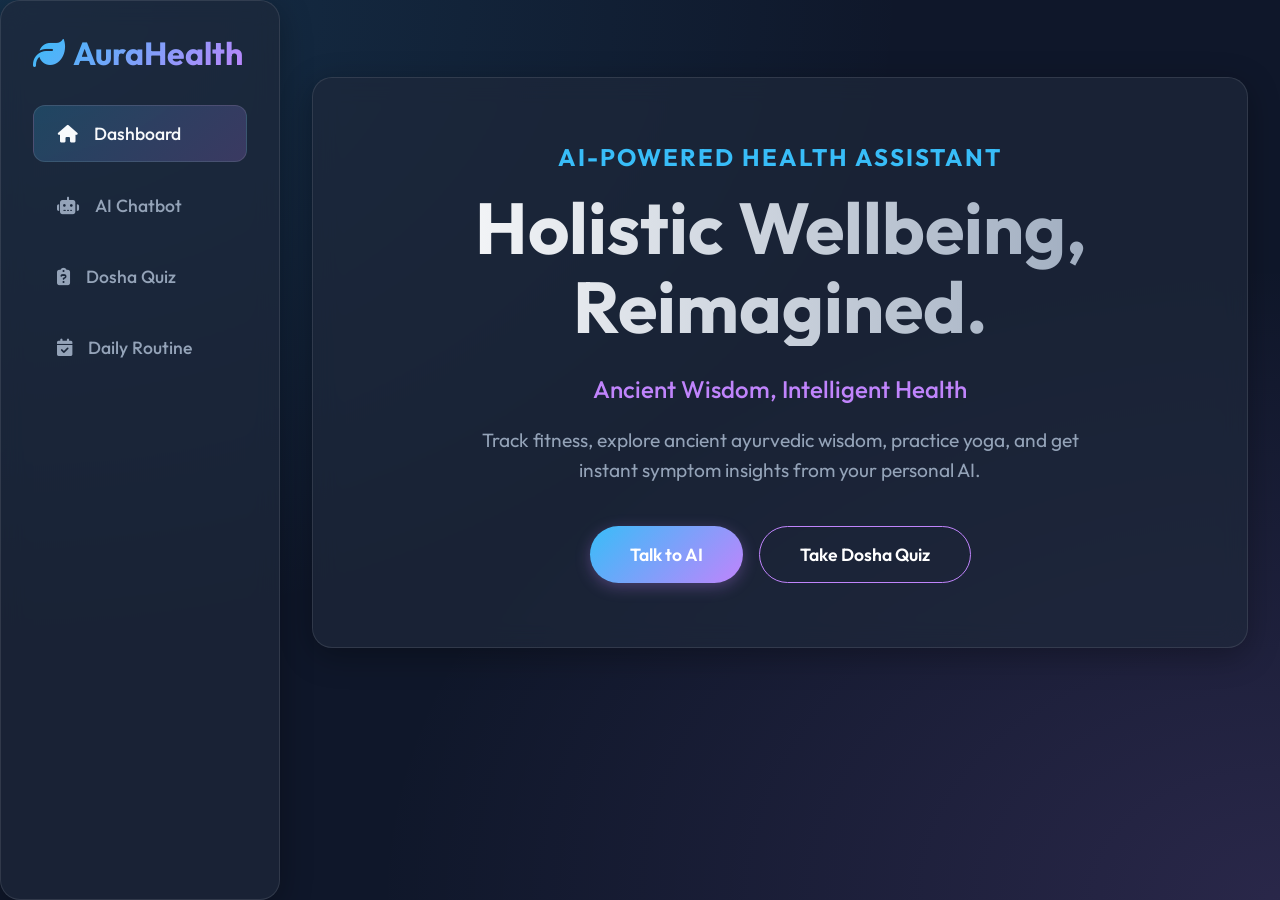
==== aurahealth_proto.html @ 0e4659b5 "added AuraHealth prototype" ====
<!DOCTYPE html>
<html lang="en">
<head>
    <meta charset="UTF-8">
    <meta name="viewport" content="width=device-width, initial-scale=1.0">
    <title>AuraHealth Prototype</title>
    <link href="https://fonts.googleapis.com/css2?family=Outfit:wght@300;400;500;600;700&display=swap" rel="stylesheet">
    <link rel="stylesheet" href="https://cdnjs.cloudflare.com/ajax/libs/font-awesome/6.4.0/css/all.min.css">
    <style>
        :root {
            --bg-color: #0f172a;
            --glass-bg: rgba(30, 41, 59, 0.7);
            --glass-border: rgba(255, 255, 255, 0.1);
            --primary: #38bdf8;
            --primary-hover: #0ea5e9;
            --accent: #c084fc;
            --text-main: #f8fafc;
            --text-muted: #94a3b8;
        }

        * {
            margin: 0;
            padding: 0;
            box-sizing: border-box;
            font-family: 'Outfit', sans-serif;
        }

        body {
            background-color: var(--bg-color);
            background-image: 
                radial-gradient(at 0% 0%, rgba(56, 189, 248, 0.15) 0px, transparent 50%),
                radial-gradient(at 100% 100%, rgba(192, 132, 252, 0.15) 0px, transparent 50%);
            color: var(--text-main);
            min-height: 100vh;
            display: flex;
            overflow-x: hidden;
        }

        /* Glassmorphism Utilities */
        .glass {
            background: var(--glass-bg);
            backdrop-filter: blur(12px);
            -webkit-backdrop-filter: blur(12px);
            border: 1px solid var(--glass-border);
            border-radius: 20px;
            box-shadow: 0 8px 32px 0 rgba(0, 0, 0, 0.3);
        }

        /* Sidebar Navigation */
        .sidebar {
            width: 280px;
            height: 100vh;
            padding: 2rem;
            position: fixed;
            display: flex;
            flex-direction: column;
            gap: 2rem;
            z-index: 100;
        }

        .logo {
            font-size: 2rem;
            font-weight: 700;
            background: linear-gradient(135deg, var(--primary), var(--accent));
            -webkit-background-clip: text;
            -webkit-text-fill-color: transparent;
            display: flex;
            align-items: center;
            gap: 0.5rem;
        }

        .nav-links {
            display: flex;
            flex-direction: column;
            gap: 1rem;
        }

        .nav-btn {
            background: transparent;
            border: none;
            color: var(--text-muted);
            font-size: 1.1rem;
            text-align: left;
            padding: 1rem 1.5rem;
            border-radius: 12px;
            cursor: pointer;
            transition: all 0.3s ease;
            display: flex;
            align-items: center;
            gap: 1rem;
            font-weight: 500;
        }

        .nav-btn:hover {
            background: rgba(255, 255, 255, 0.05);
            color: var(--text-main);
            transform: translateX(5px);
        }

        .nav-btn.active {
            background: linear-gradient(135deg, rgba(56, 189, 248, 0.2), rgba(192, 132, 252, 0.2));
            color: var(--text-main);
            border: 1px solid rgba(255, 255, 255, 0.1);
        }

        /* Main Content */
        .main-content {
            margin-left: 280px;
            padding: 2rem;
            width: calc(100% - 280px);
            min-height: 100vh;
            position: relative;
        }

        .tab-section {
            display: none;
            animation: fadeIn 0.5s ease;
        }

        .tab-section.active {
            display: block;
        }

        @keyframes fadeIn {
            from { opacity: 0; transform: translateY(20px); }
            to { opacity: 1; transform: translateY(0); }
        }

        /* Dashboard specific */
        .hero {
            padding: 4rem;
            text-align: center;
            margin-top: 5vh;
            position: relative;
            overflow: hidden;
        }

        .hero h2 {
            color: var(--primary);
            font-size: 1.5rem;
            letter-spacing: 2px;
            text-transform: uppercase;
            margin-bottom: 1rem;
        }

        .hero h1 {
            font-size: 4.5rem;
            line-height: 1.1;
            margin-bottom: 1.5rem;
            background: linear-gradient(to right, #fff, var(--text-muted));
            -webkit-background-clip: text;
            -webkit-text-fill-color: transparent;
        }

        .hero p {
            font-size: 1.2rem;
            color: var(--text-muted);
            max-width: 600px;
            margin: 0 auto 2.5rem;
            line-height: 1.6;
        }

        .btn-primary {
            background: linear-gradient(135deg, var(--primary), var(--accent));
            color: white;
            border: none;
            padding: 1rem 2.5rem;
            border-radius: 30px;
            font-size: 1.1rem;
            font-weight: 600;
            cursor: pointer;
            transition: all 0.3s ease;
            box-shadow: 0 4px 15px rgba(192, 132, 252, 0.3);
        }

        .btn-primary:hover {
            transform: translateY(-3px);
            box-shadow: 0 8px 25px rgba(192, 132, 252, 0.5);
        }

        /* Chatbot specific */
        .chat-container {
            height: calc(100vh - 4rem);
            display: flex;
            flex-direction: column;
            max-width: 800px;
            margin: 0 auto;
        }

        .chat-header {
            padding: 1.5rem;
            border-bottom: 1px solid var(--glass-border);
            display: flex;
            align-items: center;
            gap: 1rem;
        }

        .chat-header i {
            font-size: 1.5rem;
            color: var(--primary);
        }

        .chat-messages {
            flex: 1;
            padding: 1.5rem;
            overflow-y: auto;
            display: flex;
            flex-direction: column;
            gap: 1rem;
        }

        .message {
            max-width: 80%;
            padding: 1rem 1.5rem;
            border-radius: 20px;
            line-height: 1.5;
            animation: fadeIn 0.3s ease;
        }

        .message.bot {
            background: rgba(255, 255, 255, 0.05);
            border: 1px solid var(--glass-border);
            align-self: flex-start;
            border-bottom-left-radius: 5px;
        }

        .message.user {
            background: linear-gradient(135deg, rgba(56, 189, 248, 0.2), rgba(192, 132, 252, 0.2));
            border: 1px solid rgba(192, 132, 252, 0.3);
            align-self: flex-end;
            border-bottom-right-radius: 5px;
        }

        .chat-input {
            padding: 1.5rem;
            border-top: 1px solid var(--glass-border);
            display: flex;
            gap: 1rem;
        }

        .chat-input input {
            flex: 1;
            background: rgba(0, 0, 0, 0.2);
            border: 1px solid var(--glass-border);
            color: white;
            padding: 1rem 1.5rem;
            border-radius: 30px;
            outline: none;
            font-size: 1rem;
            transition: border-color 0.3s;
        }

        .chat-input input:focus {
            border-color: var(--primary);
        }

        .chat-input button {
            background: var(--primary);
            color: white;
            border: none;
            width: 50px;
            height: 50px;
            border-radius: 50%;
            cursor: pointer;
            transition: all 0.3s ease;
            display: flex;
            align-items: center;
            justify-content: center;
        }

        .chat-input button:hover {
            background: var(--primary-hover);
            transform: scale(1.05);
        }

        /* Quiz specific */
        .quiz-wrapper {
            max-width: 800px;
            margin: 0 auto;
            padding: 3rem;
        }

        .quiz-header {
            text-align: center;
            margin-bottom: 3rem;
        }

        .quiz-header h2 {
            font-size: 2.5rem;
            color: var(--primary);
            margin-bottom: 1rem;
        }

        .question-card {
            display: none;
            animation: fadeIn 0.5s ease;
        }

        .question-card.active {
            display: block;
        }

        .question-card h3 {
            font-size: 1.5rem;
            margin-bottom: 1.5rem;
        }

        .options-grid {
            display: grid;
            gap: 1rem;
        }

        .option-btn {
            background: rgba(255, 255, 255, 0.05);
            border: 1px solid var(--glass-border);
            padding: 1.5rem;
            border-radius: 15px;
            color: var(--text-main);
            font-size: 1.1rem;
            text-align: left;
            cursor: pointer;
            transition: all 0.3s ease;
            display: flex;
            justify-content: space-between;
            align-items: center;
        }

        .option-btn:hover {
            background: rgba(255, 255, 255, 0.1);
            transform: translateY(-2px);
            border-color: var(--primary);
        }

        .quiz-progress {
            margin-top: 3rem;
            height: 6px;
            background: rgba(255, 255, 255, 0.1);
            border-radius: 3px;
            overflow: hidden;
        }

        .progress-bar {
            height: 100%;
            background: linear-gradient(90deg, var(--primary), var(--accent));
            width: 0%;
            transition: width 0.3s ease;
        }

        /* Routine specific */
        .routine-container {
            max-width: 1000px;
            margin: 0 auto;
        }

        .routine-header {
            text-align: center;
            margin-bottom: 3rem;
        }

        .dosha-tabs {
            display: flex;
            justify-content: center;
            gap: 1rem;
            margin-bottom: 3rem;
        }

        .dosha-tab-btn {
            background: rgba(255, 255, 255, 0.05);
            border: 1px solid var(--glass-border);
            color: var(--text-muted);
            padding: 0.8rem 2rem;
            border-radius: 30px;
            cursor: pointer;
            font-size: 1.1rem;
            transition: all 0.3s ease;
        }

        .dosha-tab-btn.active {
            background: var(--primary);
            color: white;
            border-color: var(--primary);
        }

        .routine-grid {
            display: grid;
            grid-template-columns: repeat(2, 1fr);
            gap: 2rem;
        }

        .routine-card {
            padding: 2rem;
        }

        .routine-card h3 {
            color: var(--accent);
            margin-bottom: 1.5rem;
            display: flex;
            align-items: center;
            gap: 0.8rem;
            font-size: 1.3rem;
            border-bottom: 1px solid rgba(255, 255, 255, 0.1);
            padding-bottom: 0.8rem;
        }

        .routine-item {
            margin-bottom: 1.5rem;
        }

        .routine-item h4 {
            color: var(--primary);
            margin-bottom: 0.5rem;
            font-size: 1.1rem;
        }

        .routine-item p, .routine-item ul {
            color: var(--text-muted);
            line-height: 1.6;
        }

        .routine-item ul {
            padding-left: 1.5rem;
            margin-top: 0.5rem;
        }

        .routine-item li {
            margin-bottom: 0.5rem;
        }

        .eat-list {
            color: #4ade80 !important;
        }
        
        .avoid-list {
            color: #f87171 !important;
        }
        
        .routine-content-view {
            display: none;
            animation: fadeIn 0.4s ease;
        }
        
        .routine-content-view.active {
            display: block;
        }

        /* Result View */
        .result-view {
            text-align: center;
            padding: 3rem;
        }
        .result-view h2 {
            font-size: 3rem;
            color: var(--accent);
            margin-bottom: 1rem;
        }
        .result-view p {
            font-size: 1.2rem;
            color: var(--text-muted);
            margin-bottom: 2rem;
        }

    </style>
</head>
<body>

    <!-- Sidebar -->
    <nav class="sidebar glass">
        <div class="logo">
            <i class="fa-solid fa-leaf"></i>
            AuraHealth
        </div>
        <div class="nav-links">
            <button class="nav-btn active" onclick="switchMainTab('dashboard-tab', this)">
                <i class="fa-solid fa-house"></i> Dashboard
            </button>
            <button class="nav-btn" onclick="switchMainTab('chat-tab', this)">
                <i class="fa-solid fa-robot"></i> AI Chatbot
            </button>
            <button class="nav-btn" onclick="switchMainTab('quiz-tab', this)">
                <i class="fa-solid fa-clipboard-question"></i> Dosha Quiz
            </button>
            <button class="nav-btn" onclick="switchMainTab('routine-tab', this)">
                <i class="fa-solid fa-calendar-check"></i> Daily Routine
            </button>
        </div>
    </nav>

    <!-- Main Content -->
    <main class="main-content">
        
        <!-- 1. Dashboard Tab -->
        <section id="dashboard-tab" class="tab-section active">
            <div class="hero glass">
                <h2>AI-Powered Health Assistant</h2>
                <h1>Holistic Wellbeing,<br>Reimagined.</h1>
                <p style="font-size: 1.5rem; font-weight: 500; color: var(--accent); margin-bottom: 1rem;">Ancient Wisdom, Intelligent Health</p>
                <p>Track fitness, explore ancient ayurvedic wisdom, practice yoga, and get instant symptom insights from your personal AI.</p>
                <div style="display: flex; gap: 1rem; justify-content: center;">
                    <button class="btn-primary" onclick="document.querySelectorAll('.nav-btn')[1].click()">Talk to AI</button>
                    <button class="btn-primary" style="background: transparent; border: 1px solid var(--accent); box-shadow: none;" onclick="document.querySelectorAll('.nav-btn')[2].click()">Take Dosha Quiz</button>
                </div>
            </div>
        </section>

        <!-- 2. AI Chatbot Tab -->
        <section id="chat-tab" class="tab-section">
            <div class="chat-container glass">
                <div class="chat-header">
                    <i class="fa-solid fa-robot"></i>
                    <div>
                        <h3 style="margin:0; font-size: 1.2rem;">Aura AI Assistant</h3>
                        <span style="font-size: 0.8rem; color: #4ade80;">● Online</span>
                    </div>
                </div>
                <div class="chat-messages" id="chatBox">
                    <div class="message bot">Namaste! I am Aura, your holistic health and wellness guide. Ask me about your symptoms, daily routines, or ayurvedic wisdom.</div>
                </div>
                <div class="chat-input">
                    <input type="text" id="chatInput" placeholder="Type your health queries here..." onkeypress="handleChatEnter(event)">
                    <button onclick="sendChatMessage()"><i class="fa-solid fa-paper-plane"></i></button>
                </div>
            </div>
        </section>

        <!-- 3. Dosha Quiz Tab -->
        <section id="quiz-tab" class="tab-section">
            <div class="quiz-wrapper glass" id="quizContainer">
                <div class="quiz-header">
                    <h2>Discover Your Dosha</h2>
                    <p style="color: var(--text-muted)">Answer a few questions to find your dominant mind-body type.</p>
                </div>

                <div id="questionsContainer">
                    <!-- Questions injected by JS -->
                </div>

                <div class="quiz-progress">
                    <div class="progress-bar" id="progressBar"></div>
                </div>
            </div>

            <!-- Quiz Result View -->
            <div class="quiz-wrapper glass" id="resultContainer" style="display: none;">
                <div class="result-view">
                    <h3 style="color: var(--primary); font-size: 1.5rem; text-transform: uppercase; letter-spacing: 2px;">Your Dominant Dosha is</h3>
                    <h2 id="resultTitle">Vata</h2>
                    <p id="resultDesc">Vata dosha is associated with air and space. You are naturally creative, energetic, and adaptable.</p>
                    <button class="btn-primary" onclick="goToRoutineFromResult()">View My Personalized Routine</button>
                    <button class="btn-primary" style="background: transparent; border: 1px solid var(--text-muted); box-shadow: none; margin-left: 1rem;" onclick="resetQuiz()">Retake Quiz</button>
                </div>
            </div>
        </section>

        <!-- 4. Daily Routine Tab -->
        <section id="routine-tab" class="tab-section">
            <div class="routine-container">
                <div class="routine-header">
                    <h2 style="font-size: 2.5rem; margin-bottom: 1rem;">Personalized Daily Routine</h2>
                    <p style="color: var(--text-muted)">Comprehensive lifestyle and dietary recommendations based on Ayurvedic principles.</p>
                </div>

                <div class="dosha-tabs">
                    <button class="dosha-tab-btn active" onclick="switchRoutine('vata', this)">Vata</button>
                    <button class="dosha-tab-btn" onclick="switchRoutine('pitta', this)">Pitta</button>
                    <button class="dosha-tab-btn" onclick="switchRoutine('kapha', this)">Kapha</button>
                </div>

                <!-- Vata Routine -->
                <div id="routine-vata" class="routine-content-view active">
                    <div class="routine-grid">
                        <div class="routine-card glass">
                            <h3><i class="fa-solid fa-bed"></i> Rest & Hydration</h3>
                            <div class="routine-item">
                                <h4>Water Intake</h4>
                                <p><strong>Amount:</strong> 2.5 - 3 Liters daily.</p>
                                <p><strong>Method:</strong> Drink warm or room temperature water. Sip slowly throughout the day. Avoid ice-cold water as it disrupts Vata digestion.</p>
                            </div>
                            <div class="routine-item">
                                <h4>Sleep Cycle</h4>
                                <p><strong>Amount:</strong> 7 - 8.5 hours.</p>
                                <p><strong>Timing:</strong> Bedtime by 10:00 PM. Wake up around 6:00 AM. Vata types need more rest to ground their active nervous systems.</p>
                            </div>
                        </div>

                        <div class="routine-card glass">
                            <h3><i class="fa-solid fa-bolt"></i> Macros & Nutrients</h3>
                            <div class="routine-item">
                                <h4>Proteins & Vitamins</h4>
                                <p><strong>Proteins:</strong> Moderate intake. Eggs, warm milk, mung beans, red lentils, and well-cooked poultry are excellent.</p>
                                <p><strong>Vitamins/Minerals:</strong> Focus on B-Complex (for nervous system), Magnesium (for relaxation), and Vitamin D.</p>
                            </div>
                            <div class="routine-item">
                                <h4>Exercise</h4>
                                <p>Gentle, grounding exercises. Yoga, Tai Chi, walking, and light cycling. Avoid exhaustive, high-intensity workouts.</p>
                            </div>
                        </div>

                        <div class="routine-card glass" style="grid-column: span 2;">
                            <h3><i class="fa-solid fa-utensils"></i> Dietary Guidelines</h3>
                            <div style="display: grid; grid-template-columns: 1fr 1fr; gap: 2rem;">
                                <div class="routine-item">
                                    <h4 class="eat-list">What to Eat (Favour)</h4>
                                    <ul>
                                        <li>Warm, freshly cooked, nourishing foods.</li>
                                        <li>Healthy fats: Ghee, olive oil, sesame oil.</li>
                                        <li>Grains: Rice, cooked oats, wheat.</li>
                                        <li>Sweet, ripe fruits: Bananas, avocados, berries, cooked apples.</li>
                                        <li>Spices: Ginger, cinnamon, cardamom, cumin.</li>
                                    </ul>
                                </div>
                                <div class="routine-item">
                                    <h4 class="avoid-list">What to Avoid (Minimize)</h4>
                                    <ul>
                                        <li>Cold, dry, and raw foods (like raw salads in winter).</li>
                                        <li>Highly processed foods and dry crackers.</li>
                                        <li>Excessive caffeine and stimulants.</li>
                                        <li>Astringent fruits like cranberries or unripe bananas.</li>
                                        <li>Cold beverages and ice.</li>
                                    </ul>
                                </div>
                            </div>
                        </div>
                    </div>
                </div>

                <!-- Pitta Routine -->
                <div id="routine-pitta" class="routine-content-view">
                    <div class="routine-grid">
                        <div class="routine-card glass">
                            <h3><i class="fa-solid fa-bed"></i> Rest & Hydration</h3>
                            <div class="routine-item">
                                <h4>Water Intake</h4>
                                <p><strong>Amount:</strong> 3 - 3.5 Liters daily.</p>
                                <p><strong>Method:</strong> Cool or room temperature water. Pitta types run hot and need more hydration. Coconut water is highly beneficial.</p>
                            </div>
                            <div class="routine-item">
                                <h4>Sleep Cycle</h4>
                                <p><strong>Amount:</strong> 7 - 8 hours.</p>
                                <p><strong>Timing:</strong> Bedtime by 10:30 PM. Wake up by 6:00 AM. Avoid staying up late working, as Pitta peak time is 10 PM - 2 AM.</p>
                            </div>
                        </div>

                        <div class="routine-card glass">
                            <h3><i class="fa-solid fa-bolt"></i> Macros & Nutrients</h3>
                            <div class="routine-item">
                                <h4>Proteins & Vitamins</h4>
                                <p><strong>Proteins:</strong> Moderate to high. Legumes, tofu, pumpkin seeds, dairy, and white meats.</p>
                                <p><strong>Vitamins/Minerals:</strong> Iron, Vitamin C (cooling), and Zinc.</p>
                            </div>
                            <div class="routine-item">
                                <h4>Exercise</h4>
                                <p>Moderate intensity. Swimming, winter sports, cycling, and cooling yoga. Avoid exercising during the peak heat of the day.</p>
                            </div>
                        </div>

                        <div class="routine-card glass" style="grid-column: span 2;">
                            <h3><i class="fa-solid fa-utensils"></i> Dietary Guidelines</h3>
                            <div style="display: grid; grid-template-columns: 1fr 1fr; gap: 2rem;">
                                <div class="routine-item">
                                    <h4 class="eat-list">What to Eat (Favour)</h4>
                                    <ul>
                                        <li>Cooling, slightly dry, and heavy foods.</li>
                                        <li>Sweet, bitter, and astringent tastes.</li>
                                        <li>Grains: Barley, oats, basmati rice, wheat.</li>
                                        <li>Dairy: Milk, butter, ghee.</li>
                                        <li>Cooling spices: Coriander, fennel, mint, saffron.</li>
                                    </ul>
                                </div>
                                <div class="routine-item">
                                    <h4 class="avoid-list">What to Avoid (Minimize)</h4>
                                    <ul>
                                        <li>Spicy, hot, fried, and greasy foods.</li>
                                        <li>Sour and highly acidic foods (vinegar, sour cream).</li>
                                        <li>Excessive garlic, onions, and chili peppers.</li>
                                        <li>Red meat and overly salty foods.</li>
                                        <li>Alcohol and excessive coffee.</li>
                                    </ul>
                                </div>
                            </div>
                        </div>
                    </div>
                </div>

                <!-- Kapha Routine -->
                <div id="routine-kapha" class="routine-content-view">
                    <div class="routine-grid">
                        <div class="routine-card glass">
                            <h3><i class="fa-solid fa-bed"></i> Rest & Hydration</h3>
                            <div class="routine-item">
                                <h4>Water Intake</h4>
                                <p><strong>Amount:</strong> 2 - 2.5 Liters daily.</p>
                                <p><strong>Method:</strong> Warm water or herbal teas. Kapha types hold onto water easily, so excessive drinking isn't needed. Ginger tea is excellent.</p>
                            </div>
                            <div class="routine-item">
                                <h4>Sleep Cycle</h4>
                                <p><strong>Amount:</strong> 6 - 7 hours.</p>
                                <p><strong>Timing:</strong> Bedtime by 11:00 PM. Wake up by 5:30 AM or 6:00 AM. Sleeping during the day strictly increases Kapha.</p>
                            </div>
                        </div>

                        <div class="routine-card glass">
                            <h3><i class="fa-solid fa-bolt"></i> Macros & Nutrients</h3>
                            <div class="routine-item">
                                <h4>Proteins & Vitamins</h4>
                                <p><strong>Proteins:</strong> Light proteins. Lentils, black beans, quinoa, and limited lean meats. Avoid heavy dairy.</p>
                                <p><strong>Vitamins/Minerals:</strong> Vitamin C, B-12, and Iron to boost metabolism.</p>
                            </div>
                            <div class="routine-item">
                                <h4>Exercise</h4>
                                <p>Vigorous, stimulating exercise daily. Running, aerobics, active vinyasa yoga, martial arts. Kapha needs to break a sweat.</p>
                            </div>
                        </div>

                        <div class="routine-card glass" style="grid-column: span 2;">
                            <h3><i class="fa-solid fa-utensils"></i> Dietary Guidelines</h3>
                            <div style="display: grid; grid-template-columns: 1fr 1fr; gap: 2rem;">
                                <div class="routine-item">
                                    <h4 class="eat-list">What to Eat (Favour)</h4>
                                    <ul>
                                        <li>Light, dry, warm, and spicy foods.</li>
                                        <li>Pungent, bitter, and astringent tastes.</li>
                                        <li>Veggies: Leafy greens, broccoli, cauliflower, celery.</li>
                                        <li>Grains: Quinoa, buckwheat, millet, rye.</li>
                                        <li>Spices: Black pepper, ginger, garlic, cayenne, mustard.</li>
                                    </ul>
                                </div>
                                <div class="routine-item">
                                    <h4 class="avoid-list">What to Avoid (Minimize)</h4>
                                    <ul>
                                        <li>Heavy, oily, cold, and sweet foods.</li>
                                        <li>Dairy products (cheese, yogurt, ice cream).</li>
                                        <li>Excessive nuts and oils.</li>
                                        <li>Refined sugars and carbohydrates.</li>
                                        <li>Juicy, sweet fruits like melons or heavy bananas.</li>
                                    </ul>
                                </div>
                            </div>
                        </div>
                    </div>
                </div>

            </div>
        </section>

    </main>

    <script>
        // --- Navigation Logic ---
        function switchMainTab(tabId, btnElement) {
            // Update buttons
            document.querySelectorAll('.nav-btn').forEach(btn => btn.classList.remove('active'));
            if(btnElement) btnElement.classList.add('active');

            // Update sections
            document.querySelectorAll('.tab-section').forEach(section => section.classList.remove('active'));
            document.getElementById(tabId).classList.add('active');
        }

        // --- Routine Tabs Logic ---
        function switchRoutine(dosha, btnElement) {
            document.querySelectorAll('.dosha-tab-btn').forEach(btn => btn.classList.remove('active'));
            btnElement.classList.add('active');

            document.querySelectorAll('.routine-content-view').forEach(view => view.classList.remove('active'));
            document.getElementById(`routine-${dosha}`).classList.add('active');
        }

        function goToRoutineFromResult() {
            let currentDosha = document.getElementById('resultTitle').innerText.toLowerCase();
            document.querySelectorAll('.nav-btn')[3].click(); // Click routine nav
            
            // Click corresponding dosha tab
            const tabs = document.querySelectorAll('.dosha-tab-btn');
            tabs.forEach(tab => {
                if(tab.innerText.toLowerCase() === currentDosha) {
                    tab.click();
                }
            });
        }

        // --- Chatbot Logic ---
        const botResponses = [
            "Based on Ayurvedic principles, if you're experiencing dry skin and anxiety, you might have an excess of Vata. Try warm oil massages and grounding foods.",
            "That's a great question! For a Pitta body type, cooling foods like cucumber, coconut water, and mint are highly recommended.",
            "To improve your sleep quality, try turning off screens 1 hour before bed and drinking warm milk with a pinch of nutmeg.",
            "Yoga poses like Child's Pose (Balasana) and Legs-Up-The-Wall (Viparita Karani) are excellent for reducing stress and grounding your energy.",
            "Staying hydrated is key! For your body type, I suggest drinking room temperature water rather than ice cold water.",
            "I'm here to support your holistic wellness journey. Feel free to take the Dosha Quiz to get a more personalized routine!"
        ];

        function sendChatMessage() {
            const input = document.getElementById('chatInput');
            const message = input.value.trim();
            if (!message) return;

            const chatBox = document.getElementById('chatBox');

            // Add user message
            const userMsg = document.createElement('div');
            userMsg.className = 'message user';
            userMsg.innerText = message;
            chatBox.appendChild(userMsg);

            input.value = '';
            chatBox.scrollTop = chatBox.scrollHeight;

            // Simulate bot typing
            setTimeout(() => {
                const botMsg = document.createElement('div');
                botMsg.className = 'message bot';
                const randomResponse = botResponses[Math.floor(Math.random() * botResponses.length)];
                botMsg.innerText = randomResponse;
                chatBox.appendChild(botMsg);
                chatBox.scrollTop = chatBox.scrollHeight;
            }, 1000);
        }

        function handleChatEnter(e) {
            if (e.key === 'Enter') {
                sendChatMessage();
            }
        }

        // --- Dosha Quiz Logic ---
        const quizData = [
            {
                question: "How would you describe your natural physical body frame and build?",
                options: [
                    { text: "I have a thin, bony, or lanky build; I am either very tall or quite short.", type: "vata" },
                    { text: "I have a medium, athletic build with good muscle tone.", type: "pitta" },
                    { text: "I have a large, sturdy, or broad build; I gain weight easily.", type: "kapha" }
                ]
            },
            {
                question: "Which of these best describes the natural texture and feel of your skin?",
                options: [
                    { text: "My skin is often dry, rough, or flaky and usually feels cool.", type: "vata" },
                    { text: "My skin is soft, warm, and somewhat oily; prone to redness.", type: "pitta" },
                    { text: "My skin is thick, smooth, and moist; it feels cool and soft.", type: "kapha" }
                ]
            },
            {
                question: "How does your appetite and digestion typically behave on a daily basis?",
                options: [
                    { text: "My appetite is irregular; I often forget to eat or feel bloated.", type: "vata" },
                    { text: "I have a very strong appetite; I get very irritable if delayed.", type: "pitta" },
                    { text: "I have a steady but slow appetite; I can easily skip meals.", type: "kapha" }
                ]
            },
            {
                question: "What is your natural style of speech and how do you communicate?",
                options: [
                    { text: "I speak very quickly and often wander off-topic.", type: "vata" },
                    { text: "I speak clearly and sharply; I am direct.", type: "pitta" },
                    { text: "I speak slowly and calmly in a pleasant tone.", type: "kapha" }
                ]
            },
            {
                question: "How would you describe your typical sleep pattern and quality of rest?",
                options: [
                    { text: "I am a light sleeper; I wake up easily and struggle with racing thoughts.", type: "vata" },
                    { text: "I am a moderate sleeper; I sleep soundly and feel energetic.", type: "pitta" },
                    { text: "I am a very deep sleeper; I hate being woken up and feel groggy.", type: "kapha" }
                ]
            },
            {
                question: "How do you typically react when you are placed under a lot of stress?",
                options: [
                    { text: "I immediately start to feel anxious, worried, or fearful.", type: "vata" },
                    { text: "I become impatient, frustrated, or angry.", type: "pitta" },
                    { text: "I tend to remain very calm and may become quiet or stubborn.", type: "kapha" }
                ]
            },
            {
                question: "When learning something new, how does your memory and focus work?",
                options: [
                    { text: "I grasp new ideas fast, but forget them just as quickly.", type: "vata" },
                    { text: "I learn quickly and have a very sharp, organized memory.", type: "pitta" },
                    { text: "I take a long time to understand, but remember forever.", type: "kapha" }
                ]
            },
            {
                question: "How does your body usually respond to different weather and climates?",
                options: [
                    { text: "I love warm weather because I feel cold easily.", type: "vata" },
                    { text: "I prefer cool environments because I overheat quickly.", type: "pitta" },
                    { text: "I feel best in warm, dry climates; damp weather makes me heavy.", type: "kapha" }
                ]
            },
            {
                question: "What is your typical energy level and physical stamina like?",
                options: [
                    { text: "My energy comes in short bursts; I tire out quickly.", type: "vata" },
                    { text: "I have a moderate, steady energy level and strong drive.", type: "pitta" },
                    { text: "I have very high, long-lasting stamina once I get moving.", type: "kapha" }
                ]
            },
            {
                question: "How would you describe the natural texture and appearance of your hair?",
                options: [
                    { text: "My hair is naturally dry, thin, and prone to becoming frizzy.", type: "vata" },
                    { text: "My hair is fine, soft, and straight; might turn grey early.", type: "pitta" },
                    { text: "I have very thick, strong, and oily hair that looks shiny.", type: "kapha" }
                ]
            }
        ];

        let currentQuestion = 0;
        let scores = { vata: 0, pitta: 0, kapha: 0 };

        function initQuiz() {
            const container = document.getElementById('questionsContainer');
            container.innerHTML = '';
            currentQuestion = 0;
            scores = { vata: 0, pitta: 0, kapha: 0 };

            quizData.forEach((q, index) => {
                const card = document.createElement('div');
                card.className = `question-card ${index === 0 ? 'active' : ''}`;
                card.id = `q-${index}`;
                
                let optionsHtml = q.options.map(opt => 
                    `<button class="option-btn" onclick="selectOption('${opt.type}')">
                        ${opt.text} <i class="fa-solid fa-arrow-right" style="opacity: 0.5;"></i>
                    </button>`
                ).join('');

                card.innerHTML = `
                    <h3>Question ${index + 1} of ${quizData.length}</h3>
                    <p style="margin-bottom: 2rem; font-size: 1.2rem;">${q.question}</p>
                    <div class="options-grid">
                        ${optionsHtml}
                    </div>
                `;
                container.appendChild(card);
            });
            updateProgress();
            
            document.getElementById('quizContainer').style.display = 'block';
            document.getElementById('resultContainer').style.display = 'none';
        }

        function selectOption(type) {
            scores[type]++;
            
            // Hide current
            document.getElementById(`q-${currentQuestion}`).classList.remove('active');
            
            currentQuestion++;
            
            if (currentQuestion < quizData.length) {
                // Show next
                document.getElementById(`q-${currentQuestion}`).classList.add('active');
                updateProgress();
            } else {
                // Show results
                showResults();
            }
        }

        function updateProgress() {
            const progress = (currentQuestion / quizData.length) * 100;
            document.getElementById('progressBar').style.width = `${progress}%`;
        }

        function showResults() {
            document.getElementById('quizContainer').style.display = 'none';
            document.getElementById('resultContainer').style.display = 'block';

            // Find dominant dosha
            let dominant = Object.keys(scores).reduce((a, b) => scores[a] > scores[b] ? a : b);
            
            const titles = {
                vata: "Vata",
                pitta: "Pitta",
                kapha: "Kapha"
            };
            
            const descriptions = {
                vata: "<strong>The Air Element • Focus: Grounding, Warmth, and Stability</strong><br><br>You are creative, energetic, and quick-thinking. Vata types benefit from warm, grounding foods and calming activities like meditation.",
                pitta: "<strong>The Fire Element • Focus: Cooling, Calm, and Moderation</strong><br><br>You are ambitious, intelligent, and focused. Pitta types benefit from cooling foods and activities that promote balance and patience.",
                kapha: "<strong>The Earth Element • Focus: Stimulation, Lightness, and Movement</strong><br><br>You are strong, loyal, and nurturing. Kapha types benefit from stimulating activities, lighter foods, and invigorating exercise."
            };

            document.getElementById('resultTitle').innerText = titles[dominant];
            document.getElementById('resultDesc').innerHTML = descriptions[dominant];
        }

        function resetQuiz() {
            initQuiz();
        }

        // Initialize
        initQuiz();

    </script>
</body>
</html>
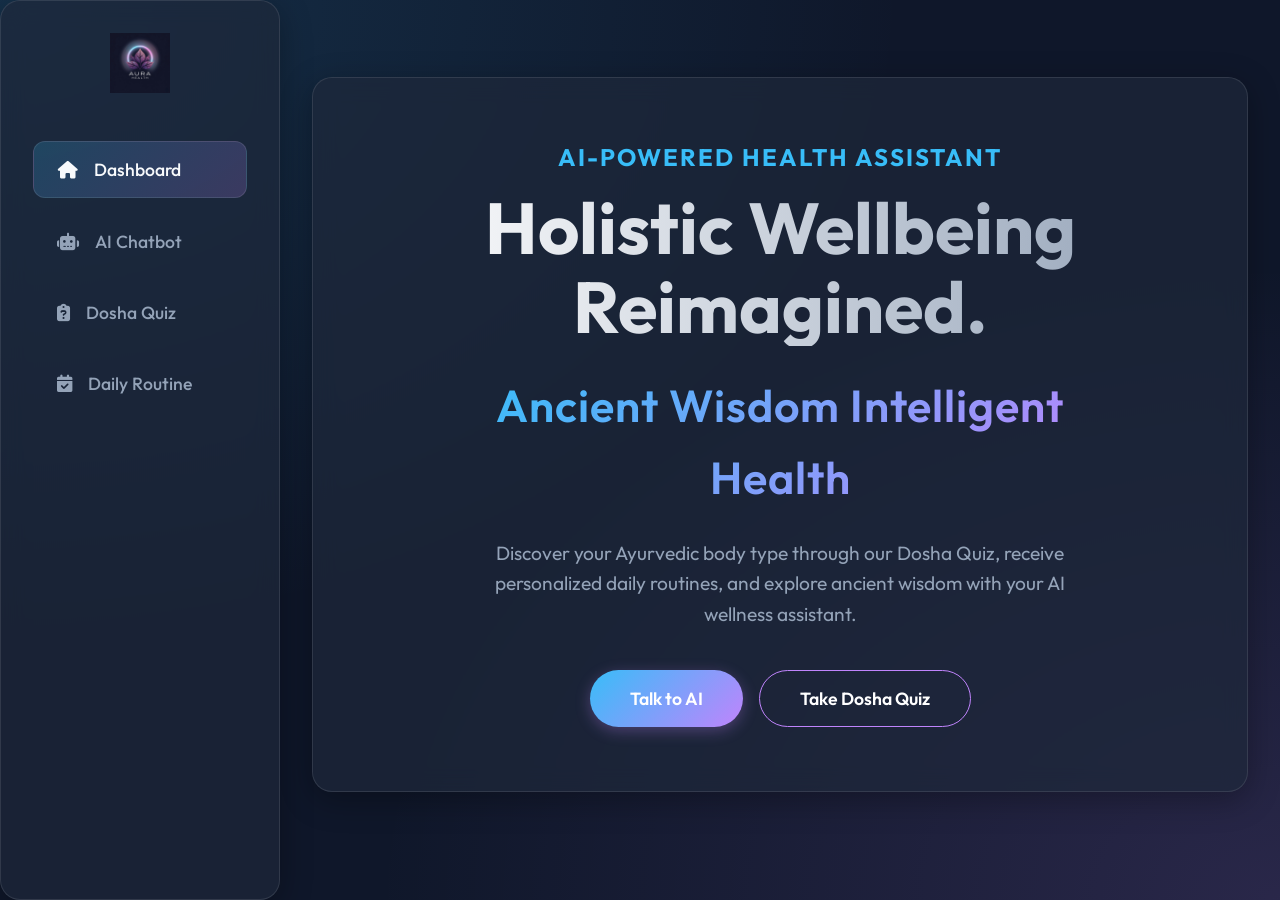
==== commit 58ee73cb: "added AuraHealth prototype" ====
--- a/aurahealth_proto.html
+++ b/aurahealth_proto.html
@@ -1,5 +1,6 @@
 <!DOCTYPE html>
 <html lang="en">
+
 <head>
     <meta charset="UTF-8">
     <meta name="viewport" content="width=device-width, initial-scale=1.0">
@@ -27,7 +28,7 @@
 
         body {
             background-color: var(--bg-color);
-            background-image: 
+            background-image:
                 radial-gradient(at 0% 0%, rgba(56, 189, 248, 0.15) 0px, transparent 50%),
                 radial-gradient(at 100% 100%, rgba(192, 132, 252, 0.15) 0px, transparent 50%);
             color: var(--text-main);
@@ -61,12 +62,13 @@
         .logo {
             font-size: 2rem;
             font-weight: 700;
-            background: linear-gradient(135deg, var(--primary), var(--accent));
-            -webkit-background-clip: text;
-            -webkit-text-fill-color: transparent;
             display: flex;
             align-items: center;
             gap: 0.5rem;
+        }
+
+        .logo img {
+            -webkit-text-fill-color: initial;
         }
 
         .nav-links {
@@ -122,8 +124,15 @@
         }
 
         @keyframes fadeIn {
-            from { opacity: 0; transform: translateY(20px); }
-            to { opacity: 1; transform: translateY(0); }
+            from {
+                opacity: 0;
+                transform: translateY(20px);
+            }
+
+            to {
+                opacity: 1;
+                transform: translateY(0);
+            }
         }
 
         /* Dashboard specific */
@@ -412,7 +421,8 @@
             font-size: 1.1rem;
         }
 
-        .routine-item p, .routine-item ul {
+        .routine-item p,
+        .routine-item ul {
             color: var(--text-muted);
             line-height: 1.6;
         }
@@ -429,16 +439,16 @@
         .eat-list {
             color: #4ade80 !important;
         }
-        
+
         .avoid-list {
             color: #f87171 !important;
         }
-        
+
         .routine-content-view {
             display: none;
             animation: fadeIn 0.4s ease;
         }
-        
+
         .routine-content-view.active {
             display: block;
         }
@@ -448,27 +458,167 @@
             text-align: center;
             padding: 3rem;
         }
+
         .result-view h2 {
             font-size: 3rem;
             color: var(--accent);
             margin-bottom: 1rem;
         }
+
         .result-view p {
             font-size: 1.2rem;
             color: var(--text-muted);
             margin-bottom: 2rem;
         }
 
+        /* Responsive Layout Updates */
+        @media (max-width: 1200px) {
+            .sidebar {
+                width: 220px;
+                padding: 1.5rem;
+            }
+
+            .main-content {
+                margin-left: 220px;
+                width: calc(100% - 220px);
+            }
+
+            .hero h1 {
+                font-size: 3.5rem;
+            }
+        }
+
+        /* Mobile Responsiveness */
+        @media (max-width: 900px) {
+            body {
+                flex-direction: column;
+                padding-bottom: 80px;
+            }
+
+            .sidebar {
+                width: 100%;
+                height: 80px;
+                position: fixed;
+                bottom: 0;
+                left: 0;
+                padding: 0 1rem;
+                flex-direction: row;
+                justify-content: space-around;
+                align-items: center;
+                z-index: 1000;
+                border-radius: 20px 20px 0 0;
+                border-bottom: none;
+            }
+
+            .logo {
+                display: none;
+            }
+
+            .nav-links {
+                flex-direction: row;
+                width: 100%;
+                justify-content: space-around;
+                gap: 0;
+            }
+
+            .nav-btn {
+                padding: 0.5rem;
+                font-size: 0.75rem;
+                flex-direction: column;
+                gap: 0.3rem;
+                background: transparent !important;
+                border: none !important;
+                border-radius: 0;
+            }
+
+            .nav-btn i {
+                font-size: 1.2rem;
+            }
+
+            .nav-btn.active {
+                color: var(--primary);
+                background: transparent !important;
+                border: none !important;
+                transform: translateY(-3px);
+            }
+
+            .main-content {
+                margin-left: 0;
+                width: 100%;
+                padding: 1rem;
+            }
+
+            .mobile-top-header {
+                display: flex;
+                align-items: center;
+                padding: 1rem 1.5rem;
+                background: var(--glass-bg);
+                backdrop-filter: blur(12px);
+                position: sticky;
+                top: 0;
+                z-index: 999;
+                border-bottom: 1px solid var(--glass-border);
+            }
+
+            .mobile-top-header .logo {
+                display: flex;
+            }
+
+            .hero {
+                padding: 2rem 1rem;
+                margin-top: 2vh;
+            }
+
+            .hero h1 {
+                font-size: 2.5rem;
+            }
+
+            .hero p {
+                font-size: 1rem;
+            }
+
+            .routine-grid {
+                grid-template-columns: 1fr;
+            }
+
+            .routine-card[style] {
+                grid-column: span 1 !important;
+            }
+
+            .dosha-tabs {
+                flex-wrap: wrap;
+            }
+
+            .chat-container {
+                height: calc(100vh - 160px);
+            }
+        }
+
+        @media (min-width: 901px) {
+            .mobile-top-header {
+                display: none;
+            }
+        }
     </style>
 </head>
+
 <body>
+
+    <!-- Mobile Top Header -->
+    <div class="mobile-top-header">
+        <a href="#" class="logo" style="text-decoration:none; display:flex; justify-content:center; width:100%;">
+            <img src="logo.jpeg" alt="AuraHealth Logo"
+                style="height: 50px; width: auto; max-width: 100%; object-fit: contain;">
+        </a>
+    </div>
 
     <!-- Sidebar -->
     <nav class="sidebar glass">
-        <div class="logo">
-            <i class="fa-solid fa-leaf"></i>
-            AuraHealth
-        </div>
+        <a href="#" class="logo"
+            style="text-decoration:none; display:flex; justify-content:center; margin-bottom: 1rem;">
+            <img src="logo.jpeg" alt="AuraHealth Logo"
+                style="height: 60px; width: auto; max-width: 100%; object-fit: contain;">
+        </a>
         <div class="nav-links">
             <button class="nav-btn active" onclick="switchMainTab('dashboard-tab', this)">
                 <i class="fa-solid fa-house"></i> Dashboard
@@ -487,17 +637,23 @@
 
     <!-- Main Content -->
     <main class="main-content">
-        
+
         <!-- 1. Dashboard Tab -->
         <section id="dashboard-tab" class="tab-section active">
             <div class="hero glass">
                 <h2>AI-Powered Health Assistant</h2>
-                <h1>Holistic Wellbeing,<br>Reimagined.</h1>
-                <p style="font-size: 1.5rem; font-weight: 500; color: var(--accent); margin-bottom: 1rem;">Ancient Wisdom, Intelligent Health</p>
-                <p>Track fitness, explore ancient ayurvedic wisdom, practice yoga, and get instant symptom insights from your personal AI.</p>
+                <h1>Holistic Wellbeing<br>Reimagined.</h1>
+                <p
+                    style="font-size: 2.8rem; font-weight: 600; background: linear-gradient(135deg, var(--primary), var(--accent)); -webkit-background-clip: text; -webkit-text-fill-color: transparent; margin-bottom: 1.5rem; letter-spacing: 1px;">
+                    Ancient Wisdom Intelligent Health</p>
+                <p>Discover your Ayurvedic body type through our Dosha Quiz, receive personalized daily routines, and
+                    explore ancient wisdom with your AI wellness assistant.</p>
                 <div style="display: flex; gap: 1rem; justify-content: center;">
-                    <button class="btn-primary" onclick="document.querySelectorAll('.nav-btn')[1].click()">Talk to AI</button>
-                    <button class="btn-primary" style="background: transparent; border: 1px solid var(--accent); box-shadow: none;" onclick="document.querySelectorAll('.nav-btn')[2].click()">Take Dosha Quiz</button>
+                    <button class="btn-primary" onclick="document.querySelectorAll('.nav-btn')[1].click()">Talk to
+                        AI</button>
+                    <button class="btn-primary"
+                        style="background: transparent; border: 1px solid var(--accent); box-shadow: none;"
+                        onclick="document.querySelectorAll('.nav-btn')[2].click()">Take Dosha Quiz</button>
                 </div>
             </div>
         </section>
@@ -513,10 +669,12 @@
                     </div>
                 </div>
                 <div class="chat-messages" id="chatBox">
-                    <div class="message bot">Namaste! I am Aura, your holistic health and wellness guide. Ask me about your symptoms, daily routines, or ayurvedic wisdom.</div>
+                    <div class="message bot">Namaste! I am Aura, your holistic health and wellness guide. Ask me about
+                        your symptoms, daily routines, or ayurvedic wisdom.</div>
                 </div>
                 <div class="chat-input">
-                    <input type="text" id="chatInput" placeholder="Type your health queries here..." onkeypress="handleChatEnter(event)">
+                    <input type="text" id="chatInput" placeholder="Type your health queries here..."
+                        onkeypress="handleChatEnter(event)">
                     <button onclick="sendChatMessage()"><i class="fa-solid fa-paper-plane"></i></button>
                 </div>
             </div>
@@ -542,11 +700,16 @@
             <!-- Quiz Result View -->
             <div class="quiz-wrapper glass" id="resultContainer" style="display: none;">
                 <div class="result-view">
-                    <h3 style="color: var(--primary); font-size: 1.5rem; text-transform: uppercase; letter-spacing: 2px;">Your Dominant Dosha is</h3>
+                    <h3
+                        style="color: var(--primary); font-size: 1.5rem; text-transform: uppercase; letter-spacing: 2px;">
+                        Your Dominant Dosha is</h3>
                     <h2 id="resultTitle">Vata</h2>
-                    <p id="resultDesc">Vata dosha is associated with air and space. You are naturally creative, energetic, and adaptable.</p>
+                    <p id="resultDesc">Vata dosha is associated with air and space. You are naturally creative,
+                        energetic, and adaptable.</p>
                     <button class="btn-primary" onclick="goToRoutineFromResult()">View My Personalized Routine</button>
-                    <button class="btn-primary" style="background: transparent; border: 1px solid var(--text-muted); box-shadow: none; margin-left: 1rem;" onclick="resetQuiz()">Retake Quiz</button>
+                    <button class="btn-primary"
+                        style="background: transparent; border: 1px solid var(--text-muted); box-shadow: none; margin-left: 1rem;"
+                        onclick="resetQuiz()">Retake Quiz</button>
                 </div>
             </div>
         </section>
@@ -556,7 +719,8 @@
             <div class="routine-container">
                 <div class="routine-header">
                     <h2 style="font-size: 2.5rem; margin-bottom: 1rem;">Personalized Daily Routine</h2>
-                    <p style="color: var(--text-muted)">Comprehensive lifestyle and dietary recommendations based on Ayurvedic principles.</p>
+                    <p style="color: var(--text-muted)">Comprehensive lifestyle and dietary recommendations based on
+                        Ayurvedic principles.</p>
                 </div>
 
                 <div class="dosha-tabs">
@@ -573,12 +737,14 @@
                             <div class="routine-item">
                                 <h4>Water Intake</h4>
                                 <p><strong>Amount:</strong> 2.5 - 3 Liters daily.</p>
-                                <p><strong>Method:</strong> Drink warm or room temperature water. Sip slowly throughout the day. Avoid ice-cold water as it disrupts Vata digestion.</p>
+                                <p><strong>Method:</strong> Drink warm or room temperature water. Sip slowly throughout
+                                    the day. Avoid ice-cold water as it disrupts Vata digestion.</p>
                             </div>
                             <div class="routine-item">
                                 <h4>Sleep Cycle</h4>
                                 <p><strong>Amount:</strong> 7 - 8.5 hours.</p>
-                                <p><strong>Timing:</strong> Bedtime by 10:00 PM. Wake up around 6:00 AM. Vata types need more rest to ground their active nervous systems.</p>
+                                <p><strong>Timing:</strong> Bedtime by 10:00 PM. Wake up around 6:00 AM. Vata types need
+                                    more rest to ground their active nervous systems.</p>
                             </div>
                         </div>
 
@@ -586,12 +752,15 @@
                             <h3><i class="fa-solid fa-bolt"></i> Macros & Nutrients</h3>
                             <div class="routine-item">
                                 <h4>Proteins & Vitamins</h4>
-                                <p><strong>Proteins:</strong> Moderate intake. Eggs, warm milk, mung beans, red lentils, and well-cooked poultry are excellent.</p>
-                                <p><strong>Vitamins/Minerals:</strong> Focus on B-Complex (for nervous system), Magnesium (for relaxation), and Vitamin D.</p>
+                                <p><strong>Proteins:</strong> Moderate intake. Eggs, warm milk, mung beans, red lentils,
+                                    and well-cooked poultry are excellent.</p>
+                                <p><strong>Vitamins/Minerals:</strong> Focus on B-Complex (for nervous system),
+                                    Magnesium (for relaxation), and Vitamin D.</p>
                             </div>
                             <div class="routine-item">
                                 <h4>Exercise</h4>
-                                <p>Gentle, grounding exercises. Yoga, Tai Chi, walking, and light cycling. Avoid exhaustive, high-intensity workouts.</p>
+                                <p>Gentle, grounding exercises. Yoga, Tai Chi, walking, and light cycling. Avoid
+                                    exhaustive, high-intensity workouts.</p>
                             </div>
                         </div>
 
@@ -620,6 +789,38 @@
                                 </div>
                             </div>
                         </div>
+
+                        <div class="routine-card glass" style="grid-column: span 2;">
+                            <h3><i class="fa-solid fa-person-running"></i> Exercise, Yoga & Mudra</h3>
+                            <div style="display: grid; grid-template-columns: 1fr 1fr 1fr; gap: 1.5rem;">
+                                <div class="routine-item">
+                                    <h4><i class="fa-solid fa-dumbbell" style="margin-right:6px;"></i> Exercise</h4>
+                                    <p>Gentle Yoga Flow, Tai Chi, Walking Meditation, light stretching.</p>
+                                    <a href="https://www.youtube.com/results?search_query=gentle+yoga+for+vata+dosha"
+                                        target="_blank"
+                                        style="display:inline-flex;align-items:center;gap:6px;margin-top:8px;padding:8px 16px;background:rgba(255,0,0,0.15);border:1px solid rgba(255,0,0,0.3);border-radius:20px;color:#ff6b6b;text-decoration:none;font-size:0.9rem;transition:all 0.3s;"><i
+                                            class="fa-brands fa-youtube"></i> Watch on YouTube</a>
+                                </div>
+                                <div class="routine-item">
+                                    <h4><i class="fa-solid fa-spa" style="margin-right:6px;"></i> Yoga Poses</h4>
+                                    <p>Tadasana (Mountain), Vrikshasana (Tree), Balasana (Child's Pose), Viparita
+                                        Karani.</p>
+                                    <a href="https://www.youtube.com/results?search_query=grounding+yoga+poses+vata+dosha"
+                                        target="_blank"
+                                        style="display:inline-flex;align-items:center;gap:6px;margin-top:8px;padding:8px 16px;background:rgba(255,0,0,0.15);border:1px solid rgba(255,0,0,0.3);border-radius:20px;color:#ff6b6b;text-decoration:none;font-size:0.9rem;transition:all 0.3s;"><i
+                                            class="fa-brands fa-youtube"></i> Watch on YouTube</a>
+                                </div>
+                                <div class="routine-item">
+                                    <h4><i class="fa-solid fa-hand" style="margin-right:6px;"></i> Mudras</h4>
+                                    <p>Vayu Mudra (calms air), Prana Mudra (boosts vitality), Gyan Mudra (focus &amp;
+                                        grounding).</p>
+                                    <a href="https://www.youtube.com/results?search_query=vayu+mudra+prana+mudra+for+vata"
+                                        target="_blank"
+                                        style="display:inline-flex;align-items:center;gap:6px;margin-top:8px;padding:8px 16px;background:rgba(255,0,0,0.15);border:1px solid rgba(255,0,0,0.3);border-radius:20px;color:#ff6b6b;text-decoration:none;font-size:0.9rem;transition:all 0.3s;"><i
+                                            class="fa-brands fa-youtube"></i> Watch on YouTube</a>
+                                </div>
+                            </div>
+                        </div>
                     </div>
                 </div>
 
@@ -631,12 +832,14 @@
                             <div class="routine-item">
                                 <h4>Water Intake</h4>
                                 <p><strong>Amount:</strong> 3 - 3.5 Liters daily.</p>
-                                <p><strong>Method:</strong> Cool or room temperature water. Pitta types run hot and need more hydration. Coconut water is highly beneficial.</p>
+                                <p><strong>Method:</strong> Cool or room temperature water. Pitta types run hot and need
+                                    more hydration. Coconut water is highly beneficial.</p>
                             </div>
                             <div class="routine-item">
                                 <h4>Sleep Cycle</h4>
                                 <p><strong>Amount:</strong> 7 - 8 hours.</p>
-                                <p><strong>Timing:</strong> Bedtime by 10:30 PM. Wake up by 6:00 AM. Avoid staying up late working, as Pitta peak time is 10 PM - 2 AM.</p>
+                                <p><strong>Timing:</strong> Bedtime by 10:30 PM. Wake up by 6:00 AM. Avoid staying up
+                                    late working, as Pitta peak time is 10 PM - 2 AM.</p>
                             </div>
                         </div>
 
@@ -644,12 +847,14 @@
                             <h3><i class="fa-solid fa-bolt"></i> Macros & Nutrients</h3>
                             <div class="routine-item">
                                 <h4>Proteins & Vitamins</h4>
-                                <p><strong>Proteins:</strong> Moderate to high. Legumes, tofu, pumpkin seeds, dairy, and white meats.</p>
+                                <p><strong>Proteins:</strong> Moderate to high. Legumes, tofu, pumpkin seeds, dairy, and
+                                    white meats.</p>
                                 <p><strong>Vitamins/Minerals:</strong> Iron, Vitamin C (cooling), and Zinc.</p>
                             </div>
                             <div class="routine-item">
                                 <h4>Exercise</h4>
-                                <p>Moderate intensity. Swimming, winter sports, cycling, and cooling yoga. Avoid exercising during the peak heat of the day.</p>
+                                <p>Moderate intensity. Swimming, winter sports, cycling, and cooling yoga. Avoid
+                                    exercising during the peak heat of the day.</p>
                             </div>
                         </div>
 
@@ -678,6 +883,38 @@
                                 </div>
                             </div>
                         </div>
+
+                        <div class="routine-card glass" style="grid-column: span 2;">
+                            <h3><i class="fa-solid fa-person-running"></i> Exercise, Yoga & Mudra</h3>
+                            <div style="display: grid; grid-template-columns: 1fr 1fr 1fr; gap: 1.5rem;">
+                                <div class="routine-item">
+                                    <h4><i class="fa-solid fa-dumbbell" style="margin-right:6px;"></i> Exercise</h4>
+                                    <p>Swimming, Cycling, Moonlit Jogging, moderate-intensity cardio.</p>
+                                    <a href="https://www.youtube.com/results?search_query=cooling+exercise+for+pitta+dosha"
+                                        target="_blank"
+                                        style="display:inline-flex;align-items:center;gap:6px;margin-top:8px;padding:8px 16px;background:rgba(255,0,0,0.15);border:1px solid rgba(255,0,0,0.3);border-radius:20px;color:#ff6b6b;text-decoration:none;font-size:0.9rem;transition:all 0.3s;"><i
+                                            class="fa-brands fa-youtube"></i> Watch on YouTube</a>
+                                </div>
+                                <div class="routine-item">
+                                    <h4><i class="fa-solid fa-spa" style="margin-right:6px;"></i> Yoga Poses</h4>
+                                    <p>Shitali Pranayama (cooling breath), Ardha Chandrasana, Paschimottanasana,
+                                        Shavasana.</p>
+                                    <a href="https://www.youtube.com/results?search_query=cooling+yoga+for+pitta+dosha"
+                                        target="_blank"
+                                        style="display:inline-flex;align-items:center;gap:6px;margin-top:8px;padding:8px 16px;background:rgba(255,0,0,0.15);border:1px solid rgba(255,0,0,0.3);border-radius:20px;color:#ff6b6b;text-decoration:none;font-size:0.9rem;transition:all 0.3s;"><i
+                                            class="fa-brands fa-youtube"></i> Watch on YouTube</a>
+                                </div>
+                                <div class="routine-item">
+                                    <h4><i class="fa-solid fa-hand" style="margin-right:6px;"></i> Mudras</h4>
+                                    <p>Shankh Mudra (cools inner fire), Prithvi Mudra (stability), Apana Mudra (detox).
+                                    </p>
+                                    <a href="https://www.youtube.com/results?search_query=shankh+mudra+pitta+cooling+mudra"
+                                        target="_blank"
+                                        style="display:inline-flex;align-items:center;gap:6px;margin-top:8px;padding:8px 16px;background:rgba(255,0,0,0.15);border:1px solid rgba(255,0,0,0.3);border-radius:20px;color:#ff6b6b;text-decoration:none;font-size:0.9rem;transition:all 0.3s;"><i
+                                            class="fa-brands fa-youtube"></i> Watch on YouTube</a>
+                                </div>
+                            </div>
+                        </div>
                     </div>
                 </div>
 
@@ -689,12 +926,14 @@
                             <div class="routine-item">
                                 <h4>Water Intake</h4>
                                 <p><strong>Amount:</strong> 2 - 2.5 Liters daily.</p>
-                                <p><strong>Method:</strong> Warm water or herbal teas. Kapha types hold onto water easily, so excessive drinking isn't needed. Ginger tea is excellent.</p>
+                                <p><strong>Method:</strong> Warm water or herbal teas. Kapha types hold onto water
+                                    easily, so excessive drinking isn't needed. Ginger tea is excellent.</p>
                             </div>
                             <div class="routine-item">
                                 <h4>Sleep Cycle</h4>
                                 <p><strong>Amount:</strong> 6 - 7 hours.</p>
-                                <p><strong>Timing:</strong> Bedtime by 11:00 PM. Wake up by 5:30 AM or 6:00 AM. Sleeping during the day strictly increases Kapha.</p>
+                                <p><strong>Timing:</strong> Bedtime by 11:00 PM. Wake up by 5:30 AM or 6:00 AM. Sleeping
+                                    during the day strictly increases Kapha.</p>
                             </div>
                         </div>
 
@@ -702,12 +941,15 @@
                             <h3><i class="fa-solid fa-bolt"></i> Macros & Nutrients</h3>
                             <div class="routine-item">
                                 <h4>Proteins & Vitamins</h4>
-                                <p><strong>Proteins:</strong> Light proteins. Lentils, black beans, quinoa, and limited lean meats. Avoid heavy dairy.</p>
-                                <p><strong>Vitamins/Minerals:</strong> Vitamin C, B-12, and Iron to boost metabolism.</p>
+                                <p><strong>Proteins:</strong> Light proteins. Lentils, black beans, quinoa, and limited
+                                    lean meats. Avoid heavy dairy.</p>
+                                <p><strong>Vitamins/Minerals:</strong> Vitamin C, B-12, and Iron to boost metabolism.
+                                </p>
                             </div>
                             <div class="routine-item">
                                 <h4>Exercise</h4>
-                                <p>Vigorous, stimulating exercise daily. Running, aerobics, active vinyasa yoga, martial arts. Kapha needs to break a sweat.</p>
+                                <p>Vigorous, stimulating exercise daily. Running, aerobics, active vinyasa yoga, martial
+                                    arts. Kapha needs to break a sweat.</p>
                             </div>
                         </div>
 
@@ -736,6 +978,38 @@
                                 </div>
                             </div>
                         </div>
+
+                        <div class="routine-card glass" style="grid-column: span 2;">
+                            <h3><i class="fa-solid fa-person-running"></i> Exercise, Yoga & Mudra</h3>
+                            <div style="display: grid; grid-template-columns: 1fr 1fr 1fr; gap: 1.5rem;">
+                                <div class="routine-item">
+                                    <h4><i class="fa-solid fa-dumbbell" style="margin-right:6px;"></i> Exercise</h4>
+                                    <p>HIIT Circuit, Power Yoga, Jump Rope, Running, Aerobics, Martial Arts.</p>
+                                    <a href="https://www.youtube.com/results?search_query=high+intensity+exercise+for+kapha+dosha"
+                                        target="_blank"
+                                        style="display:inline-flex;align-items:center;gap:6px;margin-top:8px;padding:8px 16px;background:rgba(255,0,0,0.15);border:1px solid rgba(255,0,0,0.3);border-radius:20px;color:#ff6b6b;text-decoration:none;font-size:0.9rem;transition:all 0.3s;"><i
+                                            class="fa-brands fa-youtube"></i> Watch on YouTube</a>
+                                </div>
+                                <div class="routine-item">
+                                    <h4><i class="fa-solid fa-spa" style="margin-right:6px;"></i> Yoga Poses</h4>
+                                    <p>Surya Namaskar (Sun Salutation), Ustrasana (Camel), Dhanurasana (Bow), Kapalbhati
+                                        Pranayama.</p>
+                                    <a href="https://www.youtube.com/results?search_query=energizing+yoga+for+kapha+dosha"
+                                        target="_blank"
+                                        style="display:inline-flex;align-items:center;gap:6px;margin-top:8px;padding:8px 16px;background:rgba(255,0,0,0.15);border:1px solid rgba(255,0,0,0.3);border-radius:20px;color:#ff6b6b;text-decoration:none;font-size:0.9rem;transition:all 0.3s;"><i
+                                            class="fa-brands fa-youtube"></i> Watch on YouTube</a>
+                                </div>
+                                <div class="routine-item">
+                                    <h4><i class="fa-solid fa-hand" style="margin-right:6px;"></i> Mudras</h4>
+                                    <p>Surya Mudra (boosts metabolism), Linga Mudra (generates heat), Kapha Nashak
+                                        Mudra.</p>
+                                    <a href="https://www.youtube.com/results?search_query=surya+mudra+linga+mudra+for+kapha"
+                                        target="_blank"
+                                        style="display:inline-flex;align-items:center;gap:6px;margin-top:8px;padding:8px 16px;background:rgba(255,0,0,0.15);border:1px solid rgba(255,0,0,0.3);border-radius:20px;color:#ff6b6b;text-decoration:none;font-size:0.9rem;transition:all 0.3s;"><i
+                                            class="fa-brands fa-youtube"></i> Watch on YouTube</a>
+                                </div>
+                            </div>
+                        </div>
                     </div>
                 </div>
 
@@ -749,7 +1023,7 @@
         function switchMainTab(tabId, btnElement) {
             // Update buttons
             document.querySelectorAll('.nav-btn').forEach(btn => btn.classList.remove('active'));
-            if(btnElement) btnElement.classList.add('active');
+            if (btnElement) btnElement.classList.add('active');
 
             // Update sections
             document.querySelectorAll('.tab-section').forEach(section => section.classList.remove('active'));
@@ -765,14 +1039,16 @@
             document.getElementById(`routine-${dosha}`).classList.add('active');
         }
 
+        let lastDominantDosha = 'vata'; // stores the quiz result
+
         function goToRoutineFromResult() {
-            let currentDosha = document.getElementById('resultTitle').innerText.toLowerCase();
-            document.querySelectorAll('.nav-btn')[3].click(); // Click routine nav
-            
-            // Click corresponding dosha tab
+            // Navigate to Daily Routine tab
+            document.querySelectorAll('.nav-btn')[3].click();
+
+            // Auto-select the correct dosha tab
             const tabs = document.querySelectorAll('.dosha-tab-btn');
             tabs.forEach(tab => {
-                if(tab.innerText.toLowerCase() === currentDosha) {
+                if (tab.innerText.toLowerCase() === lastDominantDosha) {
                     tab.click();
                 }
             });
@@ -821,89 +1097,195 @@
             }
         }
 
-        // --- Dosha Quiz Logic ---
+        // --- Dosha Quiz Logic (All 20 Original Questions) ---
         const quizData = [
             {
-                question: "How would you describe your natural physical body frame and build?",
-                options: [
-                    { text: "I have a thin, bony, or lanky build; I am either very tall or quite short.", type: "vata" },
-                    { text: "I have a medium, athletic build with good muscle tone.", type: "pitta" },
-                    { text: "I have a large, sturdy, or broad build; I gain weight easily.", type: "kapha" }
-                ]
-            },
-            {
-                question: "Which of these best describes the natural texture and feel of your skin?",
-                options: [
-                    { text: "My skin is often dry, rough, or flaky and usually feels cool.", type: "vata" },
-                    { text: "My skin is soft, warm, and somewhat oily; prone to redness.", type: "pitta" },
-                    { text: "My skin is thick, smooth, and moist; it feels cool and soft.", type: "kapha" }
-                ]
-            },
-            {
-                question: "How does your appetite and digestion typically behave on a daily basis?",
-                options: [
-                    { text: "My appetite is irregular; I often forget to eat or feel bloated.", type: "vata" },
-                    { text: "I have a very strong appetite; I get very irritable if delayed.", type: "pitta" },
-                    { text: "I have a steady but slow appetite; I can easily skip meals.", type: "kapha" }
-                ]
-            },
-            {
-                question: "What is your natural style of speech and how do you communicate?",
-                options: [
-                    { text: "I speak very quickly and often wander off-topic.", type: "vata" },
-                    { text: "I speak clearly and sharply; I am direct.", type: "pitta" },
-                    { text: "I speak slowly and calmly in a pleasant tone.", type: "kapha" }
-                ]
-            },
-            {
-                question: "How would you describe your typical sleep pattern and quality of rest?",
-                options: [
-                    { text: "I am a light sleeper; I wake up easily and struggle with racing thoughts.", type: "vata" },
-                    { text: "I am a moderate sleeper; I sleep soundly and feel energetic.", type: "pitta" },
-                    { text: "I am a very deep sleeper; I hate being woken up and feel groggy.", type: "kapha" }
-                ]
-            },
-            {
-                question: "How do you typically react when you are placed under a lot of stress?",
-                options: [
+                question: "How would you describe your natural physical body frame and build?", options: [
+                    { text: "I have a thin, bony, or lanky build; I am either very tall or quite short and find it hard to gain weight.", type: "vata" },
+                    { text: "I have a medium, athletic build with good muscle tone; it is easy for me to maintain my weight.", type: "pitta" },
+                    { text: "I have a large, sturdy, or broad build; I gain weight easily and find it quite difficult to lose it.", type: "kapha" }
+                ]
+            },
+            {
+                question: "Which of these best describes the natural texture and feel of your skin?", options: [
+                    { text: "My skin is often dry, rough, or flaky and usually feels cool to the touch.", type: "vata" },
+                    { text: "My skin is soft, warm, and somewhat oily; I am prone to redness or freckles.", type: "pitta" },
+                    { text: "My skin is thick, smooth, and moist; it feels cool and stays very soft.", type: "kapha" }
+                ]
+            },
+            {
+                question: "How does your appetite and digestion typically behave on a daily basis?", options: [
+                    { text: "My appetite is irregular; I often forget to eat or feel bloated and gassy.", type: "vata" },
+                    { text: "I have a very strong appetite; I get very irritable if a meal is delayed.", type: "pitta" },
+                    { text: "I have a steady but slow appetite; I feel heavy after eating or can skip meals.", type: "kapha" }
+                ]
+            },
+            {
+                question: "What is your natural style of speech and how do you communicate?", options: [
+                    { text: "I speak very quickly and often wander off-topic because my mind moves fast.", type: "vata" },
+                    { text: "I speak clearly and sharply; I am direct and try to convince others.", type: "pitta" },
+                    { text: "I speak slowly and calmly in a pleasant tone; I don\u2019t like to rush.", type: "kapha" }
+                ]
+            },
+            {
+                question: "How would you describe your typical sleep pattern and quality of rest?", options: [
+                    { text: "I am a light sleeper; I wake up at noises and struggle with racing thoughts.", type: "vata" },
+                    { text: "I am a moderate sleeper; I sleep soundly for 6-7 hours and feel energetic.", type: "pitta" },
+                    { text: "I am a very deep sleeper; I hate being woken up and often feel groggy.", type: "kapha" }
+                ]
+            },
+            {
+                question: "How do you typically react when you are placed under a lot of stress?", options: [
                     { text: "I immediately start to feel anxious, worried, or fearful.", type: "vata" },
-                    { text: "I become impatient, frustrated, or angry.", type: "pitta" },
+                    { text: "I become impatient, frustrated, or angry with the situation.", type: "pitta" },
                     { text: "I tend to remain very calm and may become quiet or stubborn.", type: "kapha" }
                 ]
             },
             {
-                question: "When learning something new, how does your memory and focus work?",
-                options: [
-                    { text: "I grasp new ideas fast, but forget them just as quickly.", type: "vata" },
-                    { text: "I learn quickly and have a very sharp, organized memory.", type: "pitta" },
-                    { text: "I take a long time to understand, but remember forever.", type: "kapha" }
-                ]
-            },
-            {
-                question: "How does your body usually respond to different weather and climates?",
-                options: [
-                    { text: "I love warm weather because I feel cold easily.", type: "vata" },
-                    { text: "I prefer cool environments because I overheat quickly.", type: "pitta" },
-                    { text: "I feel best in warm, dry climates; damp weather makes me heavy.", type: "kapha" }
-                ]
-            },
-            {
-                question: "What is your typical energy level and physical stamina like?",
-                options: [
-                    { text: "My energy comes in short bursts; I tire out quickly.", type: "vata" },
-                    { text: "I have a moderate, steady energy level and strong drive.", type: "pitta" },
+                question: "When learning something new, how does your memory and focus work?", options: [
+                    { text: "I grasp new ideas fast, but I also tend to forget them just as quickly.", type: "vata" },
+                    { text: "I learn quickly and have a very sharp, organized memory for details.", type: "pitta" },
+                    { text: "I take a long time to understand, but once I do, I remember forever.", type: "kapha" }
+                ]
+            },
+            {
+                question: "How does your body usually respond to different weather and climates?", options: [
+                    { text: "I love warm weather because I feel cold easily and dislike wind.", type: "vata" },
+                    { text: "I prefer cool environments because I overheat quickly and find heat draining.", type: "pitta" },
+                    { text: "I feel best in warm, dry climates because damp weather makes me feel heavy.", type: "kapha" }
+                ]
+            },
+            {
+                question: "What is your typical energy level and physical stamina like?", options: [
+                    { text: "My energy comes in short bursts; I start excited but tire out quickly.", type: "vata" },
+                    { text: "I have a moderate, steady energy level and a strong drive to push myself.", type: "pitta" },
                     { text: "I have very high, long-lasting stamina once I get moving.", type: "kapha" }
                 ]
             },
             {
-                question: "How would you describe the natural texture and appearance of your hair?",
-                options: [
-                    { text: "My hair is naturally dry, thin, and prone to becoming frizzy.", type: "vata" },
-                    { text: "My hair is fine, soft, and straight; might turn grey early.", type: "pitta" },
-                    { text: "I have very thick, strong, and oily hair that looks shiny.", type: "kapha" }
+                question: "How would you describe the natural texture and appearance of your hair?", options: [
+                    { text: "My hair is naturally dry, thin, and prone to becoming frizzy or tangled.", type: "vata" },
+                    { text: "My hair is fine, soft, and straight; it might turn grey earlier than most.", type: "pitta" },
+                    { text: "I have very thick, strong, and oily hair that looks shiny and healthy.", type: "kapha" }
+                ]
+            },
+            {
+                question: "How do you generally handle your personal finances and spending habits?", options: [
+                    { text: "I tend to spend money impulsively and find it hard to save consistently.", type: "vata" },
+                    { text: "I spend on quality items but I am very organized with my budget.", type: "pitta" },
+                    { text: "I am very good at saving and prefer to accumulate wealth.", type: "kapha" }
+                ]
+            },
+            {
+                question: "Which of these best describes your typical walking pace?", options: [
+                    { text: "I walk very quickly and often seem to be in a rush.", type: "vata" },
+                    { text: "I walk with a purposeful, steady, and determined stride.", type: "pitta" },
+                    { text: "I walk slowly and gracefully, taking my time to enjoy the pace.", type: "kapha" }
+                ]
+            },
+            {
+                question: "How would you describe your joints and physical flexibility?", options: [
+                    { text: "My joints are small and sometimes crack; I am not naturally flexible.", type: "vata" },
+                    { text: "My joints are medium-sized and quite flexible; athletic range of motion.", type: "pitta" },
+                    { text: "My joints are large and well-padded; I am sturdy but move heavily.", type: "kapha" }
+                ]
+            },
+            {
+                question: "How do you usually make important decisions in your life?", options: [
+                    { text: "I am often hesitant and change my mind many times.", type: "vata" },
+                    { text: "I am very logical and decisive; once I choose, I stick to it.", type: "pitta" },
+                    { text: "I take a long time to decide because I like to move slowly.", type: "kapha" }
+                ]
+            },
+            {
+                question: "How much do you typically perspire (sweat) during activity or heat?", options: [
+                    { text: "I rarely sweat, even in heat, and my skin remains quite dry.", type: "vata" },
+                    { text: "I sweat quite a lot and very easily; it often has a strong odor.", type: "pitta" },
+                    { text: "I sweat a moderate amount and it usually has a mild scent.", type: "kapha" }
+                ]
+            },
+            {
+                question: "How would you describe the appearance and sensation of your eyes?", options: [
+                    { text: "My eyes are small, feel dry often, and are very active or darting.", type: "vata" },
+                    { text: "My eyes are medium-sized and sharp; sensitive to bright light.", type: "pitta" },
+                    { text: "My eyes are large, beautiful, and moist with thick eyelashes.", type: "kapha" }
+                ]
+            },
+            {
+                question: "What kind of dreams do you typically have when you sleep?", options: [
+                    { text: "I often have vivid, fearful dreams involving flying or running.", type: "vata" },
+                    { text: "I have intense dreams involving colors, fire, or problem-solving.", type: "pitta" },
+                    { text: "I have calm, pleasant dreams involving water or landscapes.", type: "kapha" }
+                ]
+            },
+            {
+                question: "How do your emotions typically manifest in your daily life?", options: [
+                    { text: "My emotions change quickly; I go from excited to worried fast.", type: "vata" },
+                    { text: "I am passionate and driven, but can be quite irritable.", type: "pitta" },
+                    { text: "I am very steady, loyal, and calm; it takes a lot to upset me.", type: "kapha" }
+                ]
+            },
+            {
+                question: "How would you describe your physical pulse or heartbeat at rest?", options: [
+                    { text: "My pulse feels fast, thin, and sometimes irregular\u2014like a thread.", type: "vata" },
+                    { text: "My pulse feels strong, steady, and moderate\u2014like a rhythmic thump.", type: "pitta" },
+                    { text: "My pulse feels slow, soft, and very consistent\u2014like a wave.", type: "kapha" }
+                ]
+            },
+            {
+                question: "What is your general approach to daily routines and habits?", options: [
+                    { text: "I struggle to keep a routine; I like variety and change every day.", type: "vata" },
+                    { text: "I love an organized schedule and I am very disciplined about it.", type: "pitta" },
+                    { text: "I enjoy a slow, relaxed routine and I am resistant to big changes.", type: "kapha" }
                 ]
             }
         ];
+
+        // --- Original Dosha Results with Tips, Dos, Red Flags ---
+        const doshaResults = {
+            vata: {
+                name: 'Vata', color: '#06b6d4', icon: 'fa-wind', emoji: '\uD83C\uDF2A\uFE0F',
+                element: 'The Air Element', focus: 'Grounding, Warmth, and Stability',
+                desc: 'You are creative, energetic, and quick-thinking. Vata types benefit from warm, grounding foods and calming activities like meditation.',
+                tips: ['Eat warm, cooked foods', 'Maintain a regular routine', 'Practice grounding yoga (Tadasana, Vrikshasana)', 'Use Ashwagandha and sesame oil'],
+                dos: [
+                    { title: 'Routine', desc: 'Eat, sleep, and wake at the same time every day to stabilize your energy.' },
+                    { title: 'Moisture', desc: 'Perform a 5-minute self-massage with warm sesame oil before your shower.' }
+                ],
+                donts: [
+                    { title: 'Cold Stimuli', desc: 'Avoid ice-cold drinks, frozen foods, and cold drafts.' },
+                    { title: 'Dryness', desc: 'Avoid "crunchy" dry snacks like popcorn, crackers, and raw salads.' }
+                ]
+            },
+            pitta: {
+                name: 'Pitta', color: '#ef4444', icon: 'fa-fire', emoji: '\uD83D\uDD25',
+                element: 'The Fire Element', focus: 'Cooling, Calm, and Moderation',
+                desc: 'You are ambitious, intelligent, and focused. Pitta types benefit from cooling foods and activities that promote balance and patience.',
+                tips: ['Eat cooling foods (cucumber, mint)', 'Avoid excessive heat and spicy food', 'Practice calming pranayama', 'Use Brahmi and Amla supplements'],
+                dos: [
+                    { title: 'Cool Down', desc: 'Exercise in the early morning or evening; try swimming or moonlit walks.' },
+                    { title: 'Patience', desc: 'Practice mindfulness or meditation to release internal heat and frustration.' }
+                ],
+                donts: [
+                    { title: 'Heating Agents', desc: 'Avoid spicy chilies, hot peppers, and excessive garlic/onions.' },
+                    { title: 'Fermented Items', desc: 'Avoid vinegar, pickles, alcohol, and fermented soy.' }
+                ]
+            },
+            kapha: {
+                name: 'Kapha', color: '#10b981', icon: 'fa-mountain', emoji: '\uD83C\uDF3F',
+                element: 'The Earth Element', focus: 'Stimulation, Lightness, and Movement',
+                desc: 'You are strong, loyal, and nurturing. Kapha types benefit from stimulating activities, lighter foods, and invigorating exercise.',
+                tips: ['Eat light, warm, spicy foods', 'Exercise vigorously and regularly', 'Avoid daytime napping', 'Use Triphala and Tulsi tea'],
+                dos: [
+                    { title: 'Early Rise', desc: 'Wake up before 6:00 AM to prevent grogginess and morning congestion.' },
+                    { title: 'Activity', desc: 'Engage in vigorous exercise daily that makes you break a sweat.' }
+                ],
+                donts: [
+                    { title: 'Heaviness', desc: 'Avoid heavy dairy products like cheese, cold milk, and ice cream.' },
+                    { title: 'Stagnation', desc: 'Avoid daytime napping and sitting for long periods without movement.' }
+                ]
+            }
+        };
 
         let currentQuestion = 0;
         let scores = { vata: 0, pitta: 0, kapha: 0 };
@@ -918,12 +1300,22 @@
                 const card = document.createElement('div');
                 card.className = `question-card ${index === 0 ? 'active' : ''}`;
                 card.id = `q-${index}`;
-                
-                let optionsHtml = q.options.map(opt => 
+
+                let optionsHtml = q.options.map(opt =>
                     `<button class="option-btn" onclick="selectOption('${opt.type}')">
                         ${opt.text} <i class="fa-solid fa-arrow-right" style="opacity: 0.5;"></i>
                     </button>`
                 ).join('');
+
+                // Add "Other" write-in option
+                optionsHtml += `
+                    <div class="option-btn" style="flex-direction:column; align-items:stretch; gap:8px; cursor:default;">
+                        <span style="display:flex; align-items:center; gap:8px;"><i class="fa-solid fa-pen" style="opacity:0.5;"></i> Other (write your own):</span>
+                        <div style="display:flex; gap:8px;">
+                            <input type="text" id="other-input-${index}" placeholder="Type your answer..." style="flex:1; background:rgba(0,0,0,0.2); border:1px solid var(--glass-border); color:white; padding:0.6rem 1rem; border-radius:12px; outline:none; font-size:0.95rem;">
+                            <button onclick="submitOther(${index})" style="background:var(--primary); color:white; border:none; padding:0.6rem 1.2rem; border-radius:12px; cursor:pointer; font-size:0.9rem;">Submit</button>
+                        </div>
+                    </div>`;
 
                 card.innerHTML = `
                     <h3>Question ${index + 1} of ${quizData.length}</h3>
@@ -935,25 +1327,34 @@
                 container.appendChild(card);
             });
             updateProgress();
-            
+
             document.getElementById('quizContainer').style.display = 'block';
             document.getElementById('resultContainer').style.display = 'none';
         }
 
         function selectOption(type) {
             scores[type]++;
-            
-            // Hide current
             document.getElementById(`q-${currentQuestion}`).classList.remove('active');
-            
             currentQuestion++;
-            
+
             if (currentQuestion < quizData.length) {
-                // Show next
                 document.getElementById(`q-${currentQuestion}`).classList.add('active');
                 updateProgress();
             } else {
-                // Show results
+                showResults();
+            }
+        }
+
+        function submitOther(qIndex) {
+            const input = document.getElementById(`other-input-${qIndex}`);
+            if (!input.value.trim()) { input.focus(); return; }
+            // "Other" doesn't score any dosha, just advances
+            document.getElementById(`q-${currentQuestion}`).classList.remove('active');
+            currentQuestion++;
+            if (currentQuestion < quizData.length) {
+                document.getElementById(`q-${currentQuestion}`).classList.add('active');
+                updateProgress();
+            } else {
                 showResults();
             }
         }
@@ -967,23 +1368,36 @@
             document.getElementById('quizContainer').style.display = 'none';
             document.getElementById('resultContainer').style.display = 'block';
 
-            // Find dominant dosha
             let dominant = Object.keys(scores).reduce((a, b) => scores[a] > scores[b] ? a : b);
-            
-            const titles = {
-                vata: "Vata",
-                pitta: "Pitta",
-                kapha: "Kapha"
-            };
-            
-            const descriptions = {
-                vata: "<strong>The Air Element • Focus: Grounding, Warmth, and Stability</strong><br><br>You are creative, energetic, and quick-thinking. Vata types benefit from warm, grounding foods and calming activities like meditation.",
-                pitta: "<strong>The Fire Element • Focus: Cooling, Calm, and Moderation</strong><br><br>You are ambitious, intelligent, and focused. Pitta types benefit from cooling foods and activities that promote balance and patience.",
-                kapha: "<strong>The Earth Element • Focus: Stimulation, Lightness, and Movement</strong><br><br>You are strong, loyal, and nurturing. Kapha types benefit from stimulating activities, lighter foods, and invigorating exercise."
-            };
-
-            document.getElementById('resultTitle').innerText = titles[dominant];
-            document.getElementById('resultDesc').innerHTML = descriptions[dominant];
+            lastDominantDosha = dominant; // store for routine navigation
+            const r = doshaResults[dominant];
+
+            document.getElementById('resultTitle').innerHTML = `${r.emoji} You are <span style="color:${r.color}">${r.name}</span> Dominant!`;
+            document.getElementById('resultDesc').innerHTML = `
+                <p style="color: var(--text-muted); margin-bottom: 0.5rem;">${r.element} &bull; Focus: ${r.focus}</p>
+                <p style="color: var(--text-muted); margin-bottom: 2rem;">${r.desc}</p>
+
+                <div style="text-align:left; margin-bottom: 2rem;">
+                    <h4 style="color: var(--accent); margin-bottom: 1rem;"><i class="fa-solid fa-lightbulb"></i> Personalized Tips</h4>
+                    <ul style="list-style: none; padding: 0;">
+                        ${r.tips.map(t => `<li style="display:flex; align-items:center; gap:10px; margin-bottom:10px; color: var(--text-muted);"><i class="fa-solid fa-check" style="color:#4ade80;"></i> ${t}</li>`).join('')}
+                    </ul>
+                </div>
+
+                <div style="text-align:left; margin-bottom: 2rem;">
+                    <h4 style="color: #4ade80; margin-bottom: 1rem;"><i class="fa-solid fa-circle-check" style="color:#4ade80;"></i> Daily Habits (To Do)</h4>
+                    <ul style="list-style: none; padding: 0;">
+                        ${r.dos.map(d => `<li style="display:flex; align-items:flex-start; gap:10px; margin-bottom:10px; color: var(--text-muted);"><i class="fa-solid fa-check" style="color:#4ade80; margin-top:4px;"></i> <div><strong>${d.title}:</strong> ${d.desc}</div></li>`).join('')}
+                    </ul>
+                </div>
+
+                <div style="text-align:left; margin-bottom: 2rem;">
+                    <h4 style="color: #f87171; margin-bottom: 1rem;"><i class="fa-solid fa-triangle-exclamation" style="color:#f87171;"></i> Red Flags (To Avoid)</h4>
+                    <ul style="list-style: none; padding: 0;">
+                        ${r.donts.map(d => `<li style="display:flex; align-items:flex-start; gap:10px; margin-bottom:10px; color: var(--text-muted);"><i class="fa-solid fa-xmark" style="color:#f87171; margin-top:4px;"></i> <div><strong>${d.title}:</strong> ${d.desc}</div></li>`).join('')}
+                    </ul>
+                </div>
+            `;
         }
 
         function resetQuiz() {
@@ -995,4 +1409,5 @@
 
     </script>
 </body>
+
 </html>
